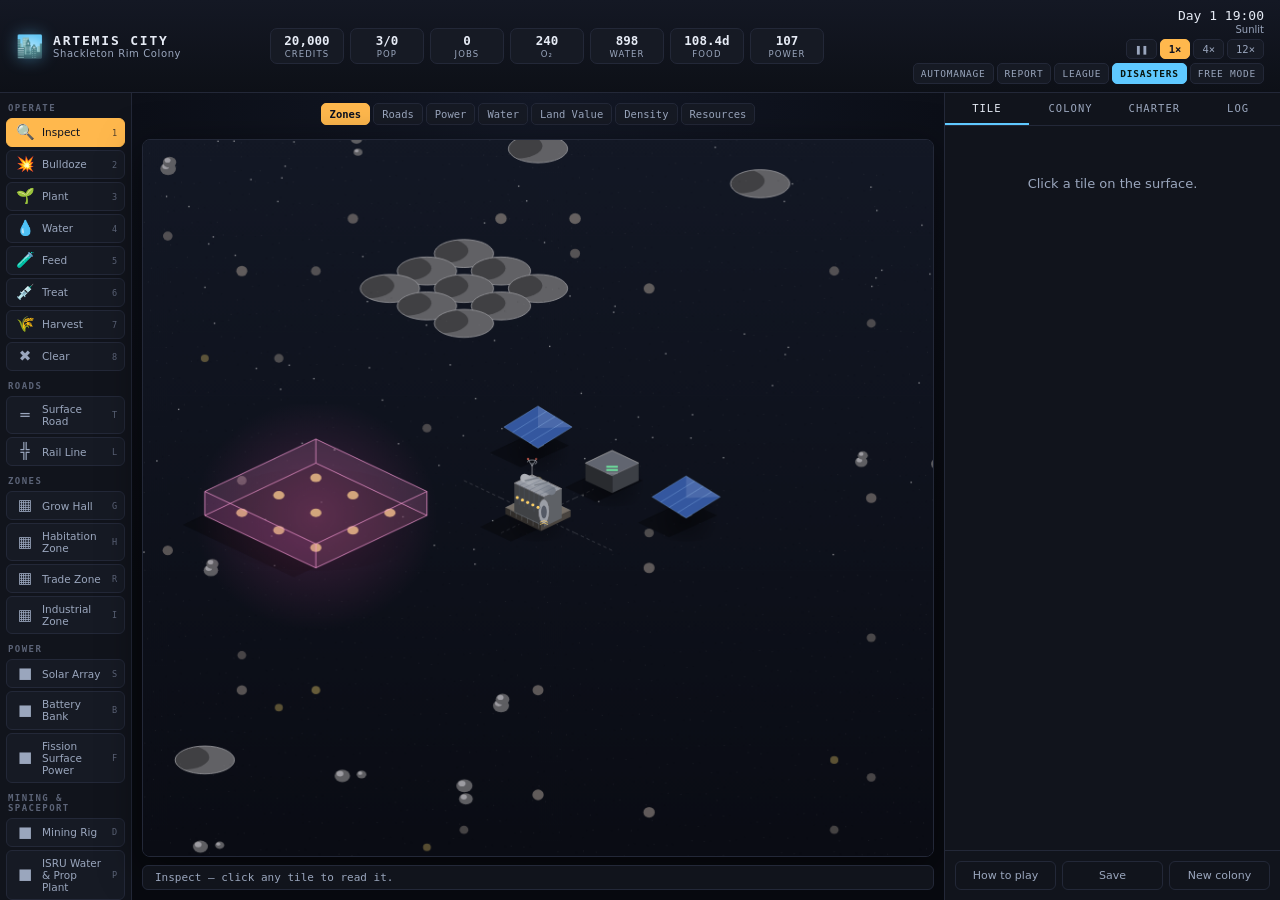
==== city/index.html @ deab286a "Add Artemis City, a SimCity2000-style lunar colony builder Zoning-driven RCI growth, mining/ISRU/spa" ====
<!doctype html>
<html lang="en">
<head>
<meta charset="utf-8">
<meta name="viewport" content="width=device-width, initial-scale=1">
<title>Artemis City — Shackleton Rim Colony</title>
<meta name="description" content="A lunar city-building sim in the spirit of SimCity 2000: zone a colony on the rim of Shackleton crater, mine the permanently shadowed floor below for ice, and launch rockets home.">
<link rel="icon" href="data:image/svg+xml,<svg xmlns='http://www.w3.org/2000/svg' viewBox='0 0 32 32'><text y='26' font-size='26'>🏙️</text></svg>">
<link rel="stylesheet" href="style.css">
</head>
<body>

<header class="hud">
  <div class="brand">
    <span class="mark">🏙️</span>
    <div>
      <strong>ARTEMIS CITY</strong>
      <small>Shackleton Rim Colony</small>
    </div>
  </div>
  <div class="chips" id="chips"></div>
  <div class="clockbox">
    <div class="clock"><span id="dayN">Day 1</span> <span id="clockT">06:00</span></div>
    <div class="phase" id="phase">—</div>
    <div class="speeds">
      <button data-speed="0" class="sp">❚❚</button>
      <button data-speed="1" class="sp on">1×</button>
      <button data-speed="4" class="sp">4×</button>
      <button data-speed="12" class="sp">12×</button>
    </div>
    <div class="modes">
      <button id="btnAuto" class="mode" title="Let a colony director build and manage growth on its own">Automanage</button>
      <button id="btnReport" class="mode" title="Telemetry report">Report</button>
      <button id="btnLeague" class="mode" title="Scores from past runs">League</button>
      <button id="btnDisasters" class="mode on" title="Toggle the disaster deck on or off">Disasters</button>
      <button id="btnSandbox" class="mode" title="Build anything at no cost">Free Mode</button>
    </div>
  </div>
</header>

<main>
  <nav class="palette">
    <div class="palgroup">
      <h4>Operate</h4>
      <div class="tools" id="opTools"></div>
    </div>
    <div class="palgroup">
      <h4>Roads</h4>
      <div class="tools" id="roadsTools"></div>
    </div>
    <div class="palgroup">
      <h4>Zones</h4>
      <div class="tools" id="zonesTools"></div>
    </div>
    <div class="palgroup">
      <h4>Power</h4>
      <div class="tools" id="powerTools"></div>
    </div>
    <div class="palgroup">
      <h4>Mining &amp; Spaceport</h4>
      <div class="tools" id="miningTools"></div>
    </div>
  </nav>

  <section class="stage">
    <div class="seg" id="viewBar">
      <button data-view="zones" class="on">Zones</button>
      <button data-view="roads">Roads</button>
      <button data-view="power">Power</button>
      <button data-view="water">Water</button>
      <button data-view="value">Land Value</button>
      <button data-view="density">Density</button>
      <button data-view="resources">Resources</button>
    </div>
    <canvas id="cv"></canvas>
    <div class="statusbar"><span id="toolHint">Inspect — click any tile to read it.</span><span id="viewLegend"></span></div>
  </section>

  <aside class="panel">
    <nav class="tabs">
      <button class="tab on" data-tab="info">Tile</button>
      <button class="tab" data-tab="colony">Colony</button>
      <button class="tab" data-tab="goals">Charter</button>
      <button class="tab" data-tab="log">Log</button>
    </nav>
    <div class="tabpane on" id="pane-info">
      <div id="tileDetail" class="empty">Click a tile on the surface.</div>
      <div class="actions" id="tileActions"></div>
    </div>
    <div class="tabpane" id="pane-colony"></div>
    <div class="tabpane" id="pane-goals"></div>
    <div class="tabpane" id="pane-log"></div>
    <footer class="panelfoot">
      <button id="btnHelp" class="ghost">How to play</button>
      <button id="btnSave" class="ghost">Save</button>
      <button id="btnReset" class="ghost danger">New colony</button>
    </footer>
  </aside>
</main>

<div class="modal" id="mPlant" hidden>
  <div class="sheet wide">
    <button class="xclose" data-close>&times;</button>
    <h2>Seed stock</h2>
    <p class="lede" id="plantLede">Choose what goes in the hall.</p>
    <div class="croplist" id="cropList"></div>
    <div class="sheetfoot"><button class="ghost" data-close>Cancel</button></div>
  </div>
</div>

<div class="modal" id="mEvent" hidden>
  <div class="sheet">
    <div class="eyebrow">Colony alert</div>
    <h2 id="evTitle"></h2>
    <p id="evText"></p>
    <div class="choices" id="evChoices"></div>
  </div>
</div>

<div class="modal" id="mHelp" hidden>
  <div class="sheet wide scroll">
    <button class="xclose" data-close>&times;</button>
    <h2>How to play</h2>

    <h3>The short version</h3>
    <p>You are founding a lunar city on the rim of Shackleton crater — near-constant sun for
      the array field, and the permanently shadowed floor below holding the water ice the
      whole Artemis program is chasing. Zone ground for people to live and work in, run roads
      to keep it serviced, and the city grows itself: you are not placing finished buildings,
      you are setting the conditions for density to rise on its own.</p>

    <h3>Zoning, not building</h3>
    <p>Drag out <strong>Habitation</strong>, <strong>Trade</strong> or <strong>Industrial</strong>
      zoning over open ground. Each tile inside develops independently, advancing through five
      stages of density as long as it is serviced by a road reaching the Command Module, demand
      for that zone type is positive, and the land value underneath it — terrain, hazard
      proximity, closeness to a grow hall — supports it. Losing the road connection for too long
      costs a tile its density, the same way real neglect would.</p>

    <h3>The three zones chase each other</h3>
    <p>Habitation wants jobs to outrun population. Trade and Industry each want population to
      outrun their own capacity. Zone only housing and nobody has anywhere to work; zone only
      industry and nobody is there to staff it. A city that grows evenly needs all three.</p>

    <h3>Agriculture is not a zone</h3>
    <p>The <strong>Grow Hall</strong> tool works exactly like Lunar Farm: drag out a hall, plant
      one crop across the whole footprint, tend it, harvest it. It is the one building that
      feeds the colony directly rather than developing on its own — the same closed-loop
      farming this city grew out of.</p>

    <h3>Mining and the launch pad</h3>
    <p>The survey has already found regolith, ice and helium-3 out there — the Tile panel shows
      what is under your cursor. A <strong>Mining Rig</strong> only sits on surveyed ground and
      draws from whatever is there; an <strong>ISRU plant</strong> cracks water out of stockpiled
      ice. Once you have a yard worth shipping, raise the <strong>Launch Pad</strong> and launch:
      it loads helium-3 first, then regolith, then any real food surplus, and converts the
      payload to credits on a cooldown — a rocket to Earth, same as the real cadence.</p>

    <h3>The three switches</h3>
    <p><strong>Free Mode</strong> waives every cost, for experimenting with layouts.
      <strong>Disasters</strong> toggles the random-event deck — solar flares, micrometeorite
      strikes, moonquakes and the rest — off entirely if you would rather build without them.
      <strong>Automanage</strong> hands the colony to a director that builds and grows it for you.</p>

    <h3>Credits</h3>
    <p>An original game, in the spirit of Maxis' <em>SimCity 2000</em> (1993) but sharing no
      code or art with it — the simulation, rendering and every number here are written from
      scratch. It continues directly from Lunar Farm: the crop roster, soil-conditioning
      mechanic and closed-loop life support are the same, just one zone among several now.</p>

    <div class="sheetfoot"><button class="ghost" data-close>Close</button></div>
  </div>
</div>

<div class="modal" id="mOver" hidden>
  <div class="sheet">
    <div class="eyebrow">Run ended</div>
    <h2 id="overTitle">The colony failed</h2>
    <p id="overText"></p>
    <div id="overStats" class="statgrid"></div>
    <div class="sheetfoot">
      <button class="ghost" id="overLeague">File to the league</button>
      <button class="primary" id="overRestart">Start again</button>
    </div>
  </div>
</div>

<div class="modal" id="mReport" hidden>
  <div class="sheet report scroll">
    <button class="xclose" data-close>&times;</button>
    <div id="reportBody"></div>
    <div class="sheetfoot"><button class="ghost" data-close>Close</button></div>
  </div>
</div>

<div class="modal" id="mLeague" hidden>
  <div class="sheet report scroll">
    <button class="xclose" data-close>&times;</button>
    <div id="leagueBody"></div>
    <div class="sheetfoot"><button class="ghost" data-close>Close</button></div>
  </div>
</div>

<div class="toast" id="toast" hidden></div>
<div class="dtip" id="dtip" hidden></div>

<script src="js/data.js"></script>
<script src="js/grid.js"></script>
<script src="js/zones.js"></script>
<script src="js/sim.js"></script>
<script src="js/autopilot.js"></script>
<script src="js/render.js"></script>
<script src="js/dashboard.js"></script>
<script src="js/league.js"></script>
<script src="js/ui.js"></script>
</body>
</html>
---- city/style.css ----
:root{
  --bg:#080a10;
  --panel:#11141c;
  --panel-2:#161a24;
  --line:#232838;
  --ink:#e6ebf5;
  --ink-soft:#9aa6bd;
  --ink-faint:#5c6478;
  --accent:#5fc9ff;
  --accent-2:#ffb84d;
  --led:#ff5fbd;
  --warn:#ffc46b;
  --bad:#ff7a68;
  --mono:ui-monospace,SFMono-Regular,Menlo,Consolas,monospace;
  --sans:system-ui,-apple-system,"Segoe UI",Roboto,Helvetica,Arial,sans-serif;
}
*{box-sizing:border-box}
html,body{height:100%}
body{
  margin:0;background:var(--bg);color:var(--ink);font-family:var(--sans);
  display:flex;flex-direction:column;overflow:hidden;
}

/* ---------- HUD ---------- */
.hud{
  display:flex;align-items:center;gap:18px;padding:8px 16px;
  background:linear-gradient(180deg,#141824,#0d1017);
  border-bottom:1px solid var(--line);flex:0 0 auto;
}
.brand{display:flex;align-items:center;gap:10px;flex:0 0 auto}
.brand .mark{font-size:22px;filter:drop-shadow(0 0 8px rgba(95,201,255,.4))}
.brand strong{display:block;font-size:13px;letter-spacing:.14em;font-family:var(--mono)}
.brand small{display:block;font-size:10px;color:var(--ink-soft);letter-spacing:.06em}

.chips{display:flex;gap:6px;flex:1 1 auto;flex-wrap:wrap;justify-content:center}
.chip{
  display:flex;flex-direction:column;align-items:center;justify-content:center;
  min-width:74px;padding:4px 9px;border-radius:7px;
  background:var(--panel-2);border:1px solid var(--line);
}
.chip b{font-family:var(--mono);font-size:12.5px;line-height:1.25}
.chip span{font-size:8.5px;letter-spacing:.13em;color:var(--ink-soft);text-transform:uppercase}
.chip.warn b{color:var(--warn)} .chip.bad b{color:var(--bad)} .chip.good b{color:var(--accent)}

.clockbox{flex:0 0 auto;text-align:right}
.clock{font-family:var(--mono);font-size:13px}
.phase{font-size:10px;color:var(--ink-soft);margin:1px 0 4px}
.speeds{display:flex;gap:3px;justify-content:flex-end}
.sp{
  font-family:var(--mono);font-size:10.5px;padding:3px 8px;cursor:pointer;
  background:var(--panel-2);color:var(--ink-soft);border:1px solid var(--line);border-radius:5px;
}
.sp.on{background:var(--accent-2);color:#0b1020;border-color:var(--accent-2);font-weight:700}

.modes{display:flex;gap:3px;justify-content:flex-end;margin-top:4px}
.mode{
  font-size:9.5px;letter-spacing:.08em;text-transform:uppercase;padding:4px 7px;cursor:pointer;
  background:var(--panel-2);color:var(--ink-soft);border:1px solid var(--line);border-radius:5px;
  font-family:var(--mono);
}
.mode:hover{color:var(--ink);border-color:var(--ink-soft)}
.mode.on{background:var(--accent);border-color:var(--accent);color:#08160e;font-weight:700}

/* ---------- report dashboard ---------- */
.sheet.report{max-width:1000px}
.dempty{color:var(--ink-soft);font-size:13px;padding:40px;text-align:center}
.dhead{display:flex;align-items:flex-start;justify-content:space-between;gap:16px;margin-bottom:16px}
.dhead h2{margin:2px 0 4px;font-size:21px}
.deyebrow{
  font-family:var(--mono);font-size:9.5px;letter-spacing:.18em;text-transform:uppercase;
  color:var(--warn);
}
.dto{font-family:var(--mono);font-size:11px;color:var(--ink-soft)}
.daud{
  flex:0 0 auto;font-size:11.5px;padding:8px 12px;border-radius:6px;cursor:pointer;
  background:transparent;border:1px solid var(--accent-2);color:var(--accent-2);
}
.daud:hover{background:var(--accent-2);color:#0b1020}

.dstats{display:grid;grid-template-columns:repeat(4,1fr);gap:8px;margin-bottom:14px}
.dstat{background:var(--panel-2);border:1px solid var(--line);border-radius:7px;padding:9px 11px}
.dstat b{display:block;font-family:var(--mono);font-size:19px;line-height:1.2}
.dstat span{font-size:9px;letter-spacing:.13em;text-transform:uppercase;color:var(--ink-soft)}

.dnarr{
  border-left:2px solid var(--accent-2);padding:2px 0 2px 14px;margin-bottom:18px;
}
.dnarr p{font-size:13px;line-height:1.7;color:var(--ink-soft);margin:0 0 9px}
.dnarr p:last-child{margin-bottom:0}

.dgridhead{
  display:flex;justify-content:space-between;align-items:center;
  font-family:var(--mono);font-size:10px;color:var(--ink-faint);
  letter-spacing:.1em;text-transform:uppercase;margin-bottom:8px;
}
.dkey{display:flex;align-items:center;gap:6px}
.dnight{display:inline-block;width:16px;height:9px;background:rgba(120,150,210,0.18);border-radius:2px}

.dgrid{display:grid;grid-template-columns:repeat(auto-fit,minmax(238px,1fr));gap:12px}
.dpanel{margin:0;background:var(--panel-2);border:1px solid var(--line);border-radius:8px;padding:9px 10px 7px}
.dpanel figcaption{display:flex;justify-content:space-between;align-items:baseline;gap:8px;margin-bottom:2px}
.dtitle{font-size:11px;color:var(--ink-soft)}
.dnow{font-family:var(--mono);font-size:14px;font-weight:600}
.dnow em{font-style:normal;font-size:9.5px;color:var(--ink-faint)}
.dpanel svg{display:block;width:100%;height:78px;overflow:visible}
.dscale{
  display:flex;justify-content:space-between;font-family:var(--mono);
  font-size:8.5px;color:var(--ink-faint);margin-top:1px;
}
.dtip{
  position:fixed;z-index:80;pointer-events:none;
  background:var(--panel);border:1px solid var(--line);border-radius:6px;
  padding:6px 10px;font-size:11.5px;color:var(--ink);box-shadow:0 8px 24px rgba(0,0,0,.5);
}
.dtip[hidden]{display:none}
.dtip b{font-family:var(--mono)}
.dtipsun{display:block;font-size:9.5px;color:var(--ink-faint);margin-top:2px}

@media (max-width:700px){
  .dstats{grid-template-columns:repeat(2,1fr)}
  .dhead{flex-direction:column}
}

/* ---------- layout ---------- */
main{flex:1 1 auto;display:flex;min-height:0}
.stage{
  flex:1 1 auto;display:flex;flex-direction:column;align-items:center;justify-content:center;
  padding:10px;min-width:0;gap:8px;background:radial-gradient(circle at 50% 0%,#131826,#080a10 70%);
}
#cv{
  max-width:100%;max-height:calc(100% - 30px);min-height:0;
  border-radius:8px;border:1px solid var(--line);cursor:crosshair;
  box-shadow:0 10px 40px rgba(0,0,0,.5);
  /* the canvas handles its own panning and pinching, so the browser must not
     also scroll or double-tap-zoom the page out from under it */
  touch-action:none;
  -webkit-user-select:none;user-select:none;
  -webkit-tap-highlight-color:transparent;
}
.statusbar{
  flex:0 0 auto;width:100%;max-width:100%;padding:5px 12px;border-radius:6px;
  background:var(--panel);border:1px solid var(--line);
  font-family:var(--mono);font-size:11px;color:var(--ink-soft);
  white-space:nowrap;overflow:hidden;text-overflow:ellipsis;
  display:flex;justify-content:space-between;gap:12px;
}
#viewLegend{color:var(--accent);flex:0 0 auto}
#viewBar{flex:0 0 auto;margin-bottom:6px;flex-wrap:wrap}

/* ---------- tool palette ---------- */
.palette{
  flex:0 0 132px;display:flex;flex-direction:column;gap:2px;min-height:0;overflow-y:auto;
  padding:8px 6px;background:var(--panel);border-right:1px solid var(--line);
}
.palgroup h4{
  margin:8px 2px 5px;font-family:var(--mono);font-size:9px;letter-spacing:.16em;
  text-transform:uppercase;color:var(--ink-faint);font-weight:600;
}
.palgroup:first-child h4{margin-top:2px}
.tools{display:flex;flex-direction:column;gap:3px}
.tool{
  display:grid;grid-template-columns:22px 1fr auto;align-items:center;gap:6px;
  padding:6px 7px;border-radius:6px;cursor:pointer;text-align:left;
  background:var(--panel-2);border:1px solid var(--line);color:var(--ink-soft);
}
.tool:hover{border-color:var(--ink-soft);color:var(--ink)}
.tool.on{background:var(--accent-2);border-color:var(--accent-2);color:#0b1020}
.tool.on .k,.tool.on .c{color:rgba(11,16,32,.7)}
.tool .g{font-size:15px;text-align:center;line-height:1}
.tool .n{font-size:10.5px;line-height:1.15}
.tool .k{font-family:var(--mono);font-size:8.5px;color:var(--ink-faint)}
.tool .c{
  grid-column:2/-1;font-family:var(--mono);font-size:8.5px;color:var(--accent);
  margin-top:1px;
}
.tool.danger.on{background:var(--bad);border-color:var(--bad);color:#170807}

.panel{
  flex:0 0 336px;display:flex;flex-direction:column;min-height:0;
  background:var(--panel);border-left:1px solid var(--line);
}
.tabs{display:flex;border-bottom:1px solid var(--line);flex:0 0 auto}
.tab{
  flex:1;padding:9px 4px;font-size:10.5px;letter-spacing:.1em;text-transform:uppercase;
  background:none;border:none;border-bottom:2px solid transparent;color:var(--ink-soft);
  cursor:pointer;font-family:var(--mono);
}
.tab.on{color:var(--ink);border-bottom-color:var(--accent)}
.tabpane{display:none;flex:1 1 auto;overflow-y:auto;padding:14px}
.tabpane.on{display:block}

.panelfoot{
  flex:0 0 auto;display:flex;gap:6px;padding:10px;border-top:1px solid var(--line);
}

/* ---------- panel content ---------- */
h3.sec{
  font-size:10px;letter-spacing:.14em;text-transform:uppercase;color:var(--ink-soft);
  margin:16px 0 8px;font-family:var(--mono);font-weight:600;
}
h3.sec:first-child{margin-top:0}

.empty{color:var(--ink-soft);font-size:13px;text-align:center;padding:34px 12px;line-height:1.6}

.baytitle{display:flex;align-items:baseline;justify-content:space-between;gap:8px;margin-bottom:2px}
.baytitle h2{margin:0;font-size:17px}
.baytitle .num{font-family:var(--mono);font-size:10px;color:var(--ink-soft)}
.cultivar{font-size:11.5px;color:var(--ink-soft);font-style:italic;margin:0 0 8px}
.note{font-size:11.5px;line-height:1.55;color:var(--ink-soft);margin:10px 0 0;
  padding:9px 10px;background:var(--panel-2);border-left:2px solid var(--accent-2);border-radius:0 5px 5px 0}

.meter{margin:7px 0}
.meter .lab{display:flex;justify-content:space-between;font-size:10.5px;color:var(--ink-soft);margin-bottom:3px;font-family:var(--mono)}
.meter .track{height:6px;background:#1c2130;border-radius:3px;overflow:hidden}
.meter .fill{height:100%;border-radius:3px;transition:width .2s}

.actions{display:grid;grid-template-columns:1fr 1fr;gap:6px;margin-top:14px}
button{font-family:var(--sans)}
.act{
  padding:9px 6px;font-size:12px;border-radius:6px;cursor:pointer;
  background:var(--panel-2);border:1px solid var(--line);color:var(--ink);
}
.act:hover:not(:disabled){border-color:var(--accent-2);color:#fff}
.act:disabled{opacity:.34;cursor:not-allowed}
.act.primary{background:var(--accent);border-color:var(--accent);color:#08160e;font-weight:650}
.act.wide{grid-column:1/-1}
.ghost{
  flex:1;padding:7px;font-size:11px;border-radius:6px;cursor:pointer;
  background:transparent;border:1px solid var(--line);color:var(--ink-soft);
}
.ghost:hover{color:var(--ink);border-color:var(--ink-soft)}
.ghost.danger:hover{color:var(--bad);border-color:var(--bad)}
.primary{
  padding:9px 18px;border-radius:6px;cursor:pointer;font-size:13px;font-weight:650;
  background:var(--accent);border:1px solid var(--accent);color:#08160e;
}

.rows{font-size:12px}
.row{display:flex;justify-content:space-between;gap:10px;padding:5px 0;border-bottom:1px solid var(--line)}
.row:last-child{border-bottom:none}
.row .k{color:var(--ink-soft)}
.row .v{font-family:var(--mono)}
.row .v.good{color:var(--accent)} .row .v.warn{color:var(--warn)} .row .v.bad{color:var(--bad)}

.ctrl{display:flex;align-items:center;gap:6px;margin:8px 0}
.ctrl label{font-size:11.5px;color:var(--ink-soft);flex:1}
.ctrl input[type=range]{flex:1;accent-color:var(--accent-2)}
.seg{display:flex;gap:3px}
.seg button{
  font-family:var(--mono);font-size:10.5px;padding:4px 8px;cursor:pointer;border-radius:5px;
  background:var(--panel-2);border:1px solid var(--line);color:var(--ink-soft);
}
.seg button.on{background:var(--accent-2);border-color:var(--accent-2);color:#0b1020;font-weight:700}

.item{
  padding:9px 10px;border:1px solid var(--line);border-radius:7px;margin-bottom:7px;
  background:var(--panel-2);
}
.item h4{margin:0 0 3px;font-size:12.5px;display:flex;justify-content:space-between;gap:8px;align-items:baseline}
.item h4 .cost{font-family:var(--mono);font-size:11px;color:var(--accent)}
.item p{margin:0 0 7px;font-size:11px;line-height:1.5;color:var(--ink-soft)}
.item button{
  width:100%;padding:6px;font-size:11.5px;border-radius:5px;cursor:pointer;
  background:transparent;border:1px solid var(--accent-2);color:var(--accent-2);
}
.item button:disabled{opacity:.35;cursor:not-allowed;border-color:var(--line);color:var(--ink-soft)}
.item .owned{font-family:var(--mono);font-size:10px;color:var(--ink-soft)}

.logline{font-size:11.5px;line-height:1.5;padding:6px 0;border-bottom:1px solid var(--line);color:var(--ink-soft)}
.logline b{color:var(--accent-2);font-family:var(--mono);font-size:10px;margin-right:6px}

.goal{display:flex;gap:8px;align-items:flex-start;font-size:12px;padding:7px 0;border-bottom:1px solid var(--line);line-height:1.45}
.goal .tick{font-family:var(--mono);color:var(--ink-faint)}
.goal.done{color:var(--accent)} .goal.done .tick{color:var(--accent)}

/* ---------- modals ---------- */
.modal{
  position:fixed;inset:0;background:rgba(4,6,11,.82);backdrop-filter:blur(3px);
  display:flex;align-items:center;justify-content:center;padding:24px;z-index:40;
}
.modal[hidden]{display:none}
.sheet{
  background:var(--panel);border:1px solid var(--line);border-radius:12px;
  padding:22px;max-width:460px;width:100%;box-shadow:0 24px 60px rgba(0,0,0,.6);
}
.sheet.wide{max-width:760px}
.sheet.scroll{max-height:84vh;overflow-y:auto}
.sheet h2{margin:0 0 6px;font-size:20px}
.sheet h3{margin:18px 0 6px;font-size:13px;color:var(--accent-2)}
.sheet p,.sheet li{font-size:13px;line-height:1.65;color:var(--ink-soft);margin:0 0 8px}
.sheet ul{margin:0 0 8px;padding-left:18px}
.sheet .lede{margin-bottom:14px}
.eyebrow{font-family:var(--mono);font-size:10px;letter-spacing:.16em;text-transform:uppercase;color:var(--warn);margin-bottom:6px}
.sheetfoot{display:flex;justify-content:flex-end;gap:8px;margin-top:16px}

.choices{display:flex;flex-direction:column;gap:8px;margin-top:14px}
.choice{
  text-align:left;padding:11px 13px;border-radius:8px;cursor:pointer;
  background:var(--panel-2);border:1px solid var(--line);color:var(--ink);
}
.choice:hover{border-color:var(--accent-2)}
.choice b{display:block;font-size:13px;margin-bottom:2px}
.choice span{font-size:11px;color:var(--ink-soft)}

.croplist{display:grid;grid-template-columns:repeat(auto-fill,minmax(224px,1fr));gap:8px;max-height:60vh;overflow-y:auto}
.crop{
  text-align:left;padding:10px 11px;border-radius:8px;cursor:pointer;
  background:var(--panel-2);border:1px solid var(--line);color:var(--ink);
}
.crop:hover:not(:disabled){border-color:var(--accent)}
.crop:disabled{opacity:.4;cursor:not-allowed}
.crop .top{display:flex;justify-content:space-between;align-items:baseline;gap:6px}
.crop b{font-size:12.5px}
.crop .seed{font-family:var(--mono);font-size:10.5px;color:var(--accent)}
.crop .cv{font-size:10.5px;color:var(--ink-soft);font-style:italic}
.crop .stats{font-family:var(--mono);font-size:9.5px;color:var(--ink-soft);margin-top:5px;display:flex;gap:9px;flex-wrap:wrap}
.crop .dot{display:inline-block;width:8px;height:8px;border-radius:2px;margin-right:5px;vertical-align:baseline}

.statgrid{display:grid;grid-template-columns:1fr 1fr;gap:8px;margin-top:14px}
.statgrid div{background:var(--panel-2);border:1px solid var(--line);border-radius:7px;padding:9px}
.statgrid b{display:block;font-family:var(--mono);font-size:16px}
.statgrid span{font-size:9.5px;letter-spacing:.12em;text-transform:uppercase;color:var(--ink-soft)}

.toast{
  position:fixed;bottom:22px;left:50%;transform:translateX(-50%);
  background:var(--panel-2);border:1px solid var(--line);border-radius:8px;
  padding:10px 18px;font-size:12.5px;z-index:60;box-shadow:0 10px 30px rgba(0,0,0,.5);
}
.toast[hidden]{display:none}
.toast.bad{border-color:var(--bad);color:var(--bad)}

/* ---------- narrow screens ---------- */
/* ---------- touch and small screens ---------- */
@media (pointer:coarse){
  /* thumbs need bigger targets than a mouse does */
  .tool{padding:10px 9px}
  .tool .n{font-size:11.5px}
  .mode{padding:7px 10px;font-size:10.5px}
  .sp{padding:7px 12px;font-size:12px}
  .tab{padding:12px 4px;font-size:11px}
  .act{padding:12px 8px;font-size:13px}
  .ghost{padding:10px;font-size:12px}
  .xclose{width:38px;height:38px;font-size:24px}
  .crop{padding:13px 12px}
  .choice{padding:14px 15px}
  .statusbar{white-space:normal;font-size:11.5px}
}

@media (max-width:1180px){
  body{overflow:auto}
  main{flex-direction:column}
  .palette{
    flex:0 0 auto;width:100%;flex-direction:row;gap:12px;overflow-x:auto;
    border-right:none;border-bottom:1px solid var(--line);
  }
  .palgroup{flex:0 0 auto}
  .tools{flex-direction:row;flex-wrap:nowrap}
  .tool{grid-template-columns:auto;grid-auto-flow:row;justify-items:center;min-width:64px;gap:2px}
  .tool .k{display:none}
  .tool .c{grid-column:auto}
  .panel{flex:1 1 auto;border-left:none;border-top:1px solid var(--line);width:100%}
  .tabpane{max-height:none}
  .chips{justify-content:flex-start}
  .hud{flex-wrap:wrap}
  #cv{max-height:none}
}

/* ---------- league ---------- */
.lbtns{display:flex;gap:6px;flex-wrap:wrap;justify-content:flex-end}
.lfiled{
  display:flex;gap:18px;align-items:flex-start;margin-bottom:18px;padding:14px 16px;
  background:var(--panel-2);border:1px solid var(--line);border-radius:10px;
}
.lfscore{text-align:center;flex:0 0 auto;padding-right:18px;border-right:1px solid var(--line)}
.lfscore b{display:block;font-family:var(--mono);font-size:32px;color:var(--accent);line-height:1.1}
.lfscore span{font-size:9.5px;letter-spacing:.14em;text-transform:uppercase;color:var(--ink-soft)}
.lfbreak{flex:1 1 auto;display:grid;grid-template-columns:1fr 1fr;gap:2px 20px}
.lrow{display:flex;justify-content:space-between;gap:8px;font-size:11.5px;color:var(--ink-soft)}
.lrow .lv{margin-left:auto;font-family:var(--mono);color:var(--ink)}
.lrow .lp{font-family:var(--mono);color:var(--accent);min-width:52px;text-align:right}

.ltablewrap{overflow-x:auto;border:1px solid var(--line);border-radius:9px}
.ltable{border-collapse:collapse;width:100%;font-size:12px;min-width:660px}
.ltable th{
  text-align:left;font-family:var(--mono);font-size:9px;letter-spacing:.12em;text-transform:uppercase;
  color:var(--ink-faint);font-weight:600;padding:9px 10px;border-bottom:1px solid var(--line);
  background:var(--panel-2);position:sticky;top:0;
}
.ltable td{padding:8px 10px;border-bottom:1px solid var(--line);font-family:var(--mono)}
.ltable tr:last-child td{border-bottom:none}
.ltable .lscore{color:var(--accent);font-weight:700}
.ltable .ldim{color:var(--ink-faint)}
.ltable tr.lmine{background:rgba(110,231,160,.08)}
.ltable tr.lmine td:first-child{box-shadow:inset 2px 0 0 var(--accent)}
.lfoot{font-size:11.5px;color:var(--ink-faint);line-height:1.6;margin:12px 0 0}
@media (max-width:700px){ .lfbreak{grid-template-columns:1fr} }

/* ---------- modal close cross ---------- */
.sheet{position:relative}
.xclose{
  position:absolute;top:10px;right:12px;z-index:2;
  width:30px;height:30px;line-height:1;padding:0;cursor:pointer;
  font-size:21px;font-family:var(--sans);
  background:transparent;border:1px solid transparent;border-radius:7px;color:var(--ink-soft);
}
.xclose:hover{background:var(--panel-2);border-color:var(--line);color:var(--ink)}
.sheet h2{padding-right:34px}
.dhead{padding-right:34px}
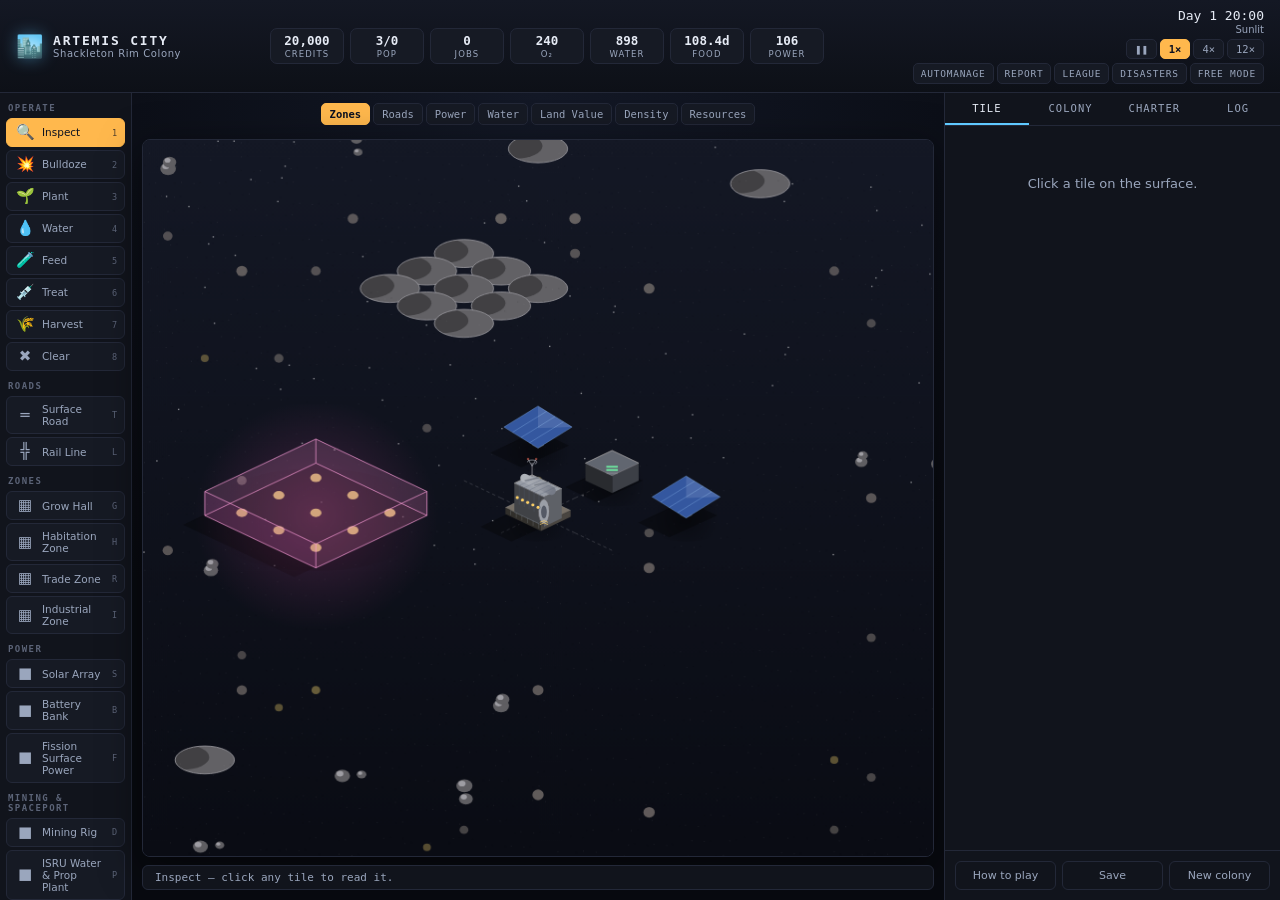
==== commit cc684a05: "Self-sufficiency goal, smarter Automanage, zone-building detail, Upgrades - Disasters off by default" ====
--- a/city/index.html
+++ b/city/index.html
@@ -32,7 +32,7 @@
       <button id="btnAuto" class="mode" title="Let a colony director build and manage growth on its own">Automanage</button>
       <button id="btnReport" class="mode" title="Telemetry report">Report</button>
       <button id="btnLeague" class="mode" title="Scores from past runs">League</button>
-      <button id="btnDisasters" class="mode on" title="Toggle the disaster deck on or off">Disasters</button>
+      <button id="btnDisasters" class="mode" title="Toggle the disaster deck on or off">Disasters</button>
       <button id="btnSandbox" class="mode" title="Build anything at no cost">Free Mode</button>
     </div>
   </div>
@@ -59,6 +59,10 @@
     <div class="palgroup">
       <h4>Mining &amp; Spaceport</h4>
       <div class="tools" id="miningTools"></div>
+    </div>
+    <div class="palgroup">
+      <h4>Upgrades</h4>
+      <div class="tools" id="upgradesTools"></div>
     </div>
   </nav>
 
@@ -156,10 +160,25 @@
       it loads helium-3 first, then regolith, then any real food surplus, and converts the
       payload to credits on a cooldown — a rocket to Earth, same as the real cadence.</p>
 
+    <h3>Going self-sufficient</h3>
+    <p>The Colony tab tracks a straight answer to "is this actually working": a day counts as
+      self-sufficient when the grid held without browning out, the larder has more than five
+      days of food ahead of it, and the zoned districts brought in more than they cost to run.
+      Hold that for ten straight days and the charter records it. <strong>Automanage</strong>
+      chases the same goal once established — a colony whose books are trending backwards gets
+      its zoning and survey expansion throttled in favour of the mining/ISRU/launch economy that
+      actually pays for itself, rather than spending the founding stash down slower.</p>
+
+    <h3>Upgrades</h3>
+    <p>Colony-wide equipment, bought once rather than placed on a tile — dust shielding for the
+      arrays, a lighting retrofit for the grow halls, better water recovery, blast shielding
+      against flares and moonquakes, self-tending grow halls, and harder drill bits for every
+      mining rig already sunk. Free under Free Mode, same as everything else.</p>
+
     <h3>The three switches</h3>
     <p><strong>Free Mode</strong> waives every cost, for experimenting with layouts.
       <strong>Disasters</strong> toggles the random-event deck — solar flares, micrometeorite
-      strikes, moonquakes and the rest — off entirely if you would rather build without them.
+      strikes, moonquakes and the rest — off by default; flip it on for a harder run.
       <strong>Automanage</strong> hands the colony to a director that builds and grows it for you.</p>
 
     <h3>Credits</h3>
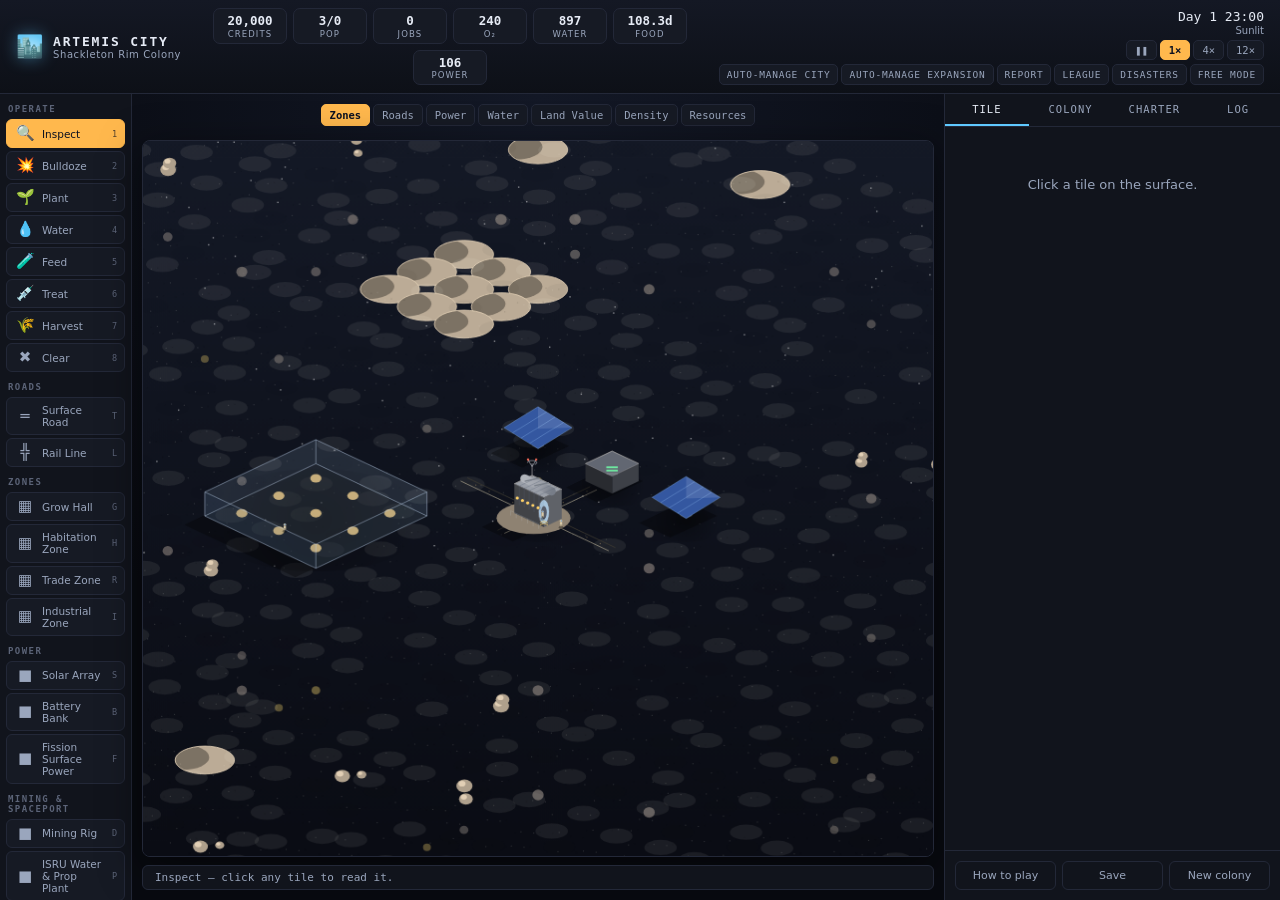
==== commit b4147d42: "Moon-reskin the visual language, split Automanage in two - Terrain: brighter warm-toned regolith, mo" ====
--- a/city/index.html
+++ b/city/index.html
@@ -29,7 +29,8 @@
       <button data-speed="12" class="sp">12×</button>
     </div>
     <div class="modes">
-      <button id="btnAuto" class="mode" title="Let a colony director build and manage growth on its own">Automanage</button>
+      <button id="btnAutoCity" class="mode" title="Let a director handle day-to-day operations: colony alerts, farming, power, roads and zoning">Auto-Manage City</button>
+      <button id="btnAutoExpand" class="mode" title="Let a director handle survey expansion and the mining/export economy">Auto-Manage Expansion</button>
       <button id="btnReport" class="mode" title="Telemetry report">Report</button>
       <button id="btnLeague" class="mode" title="Scores from past runs">League</button>
       <button id="btnDisasters" class="mode" title="Toggle the disaster deck on or off">Disasters</button>
@@ -164,10 +165,11 @@
     <p>The Colony tab tracks a straight answer to "is this actually working": a day counts as
       self-sufficient when the grid held without browning out, the larder has more than five
       days of food ahead of it, and the zoned districts brought in more than they cost to run.
-      Hold that for ten straight days and the charter records it. <strong>Automanage</strong>
-      chases the same goal once established — a colony whose books are trending backwards gets
-      its zoning and survey expansion throttled in favour of the mining/ISRU/launch economy that
-      actually pays for itself, rather than spending the founding stash down slower.</p>
+      Hold that for ten straight days and the charter records it. <strong>Auto-Manage City</strong>
+      and <strong>Auto-Manage Expansion</strong> both chase the same goal once established — each
+      throttles its own kind of growth (zoning for City, survey charter and the export economy
+      for Expansion) once the books are trending backwards, rather than spending the founding
+      stash down slower.</p>
 
     <h3>Upgrades</h3>
     <p>Colony-wide equipment, bought once rather than placed on a tile — dust shielding for the
@@ -175,11 +177,15 @@
       against flares and moonquakes, self-tending grow halls, and harder drill bits for every
       mining rig already sunk. Free under Free Mode, same as everything else.</p>
 
-    <h3>The three switches</h3>
+    <h3>The switches</h3>
     <p><strong>Free Mode</strong> waives every cost, for experimenting with layouts.
       <strong>Disasters</strong> toggles the random-event deck — solar flares, micrometeorite
       strikes, moonquakes and the rest — off by default; flip it on for a harder run.
-      <strong>Automanage</strong> hands the colony to a director that builds and grows it for you.</p>
+      <strong>Auto-Manage City</strong> hands day-to-day operations — colony alerts, farming,
+      power, roads, zoning — to a director. <strong>Auto-Manage Expansion</strong> hands it the
+      survey charter and the mining/ISRU/launch economy instead. The two are independent: run
+      either alone, both together for a fully hands-off colony, or neither for full manual
+      control.</p>
 
     <h3>Credits</h3>
     <p>An original game, in the spirit of Maxis' <em>SimCity 2000</em> (1993) but sharing no
@@ -228,6 +234,7 @@
 <script src="js/zones.js"></script>
 <script src="js/sim.js"></script>
 <script src="js/autopilot.js"></script>
+<script src="js/agents.js"></script>
 <script src="js/render.js"></script>
 <script src="js/dashboard.js"></script>
 <script src="js/league.js"></script>
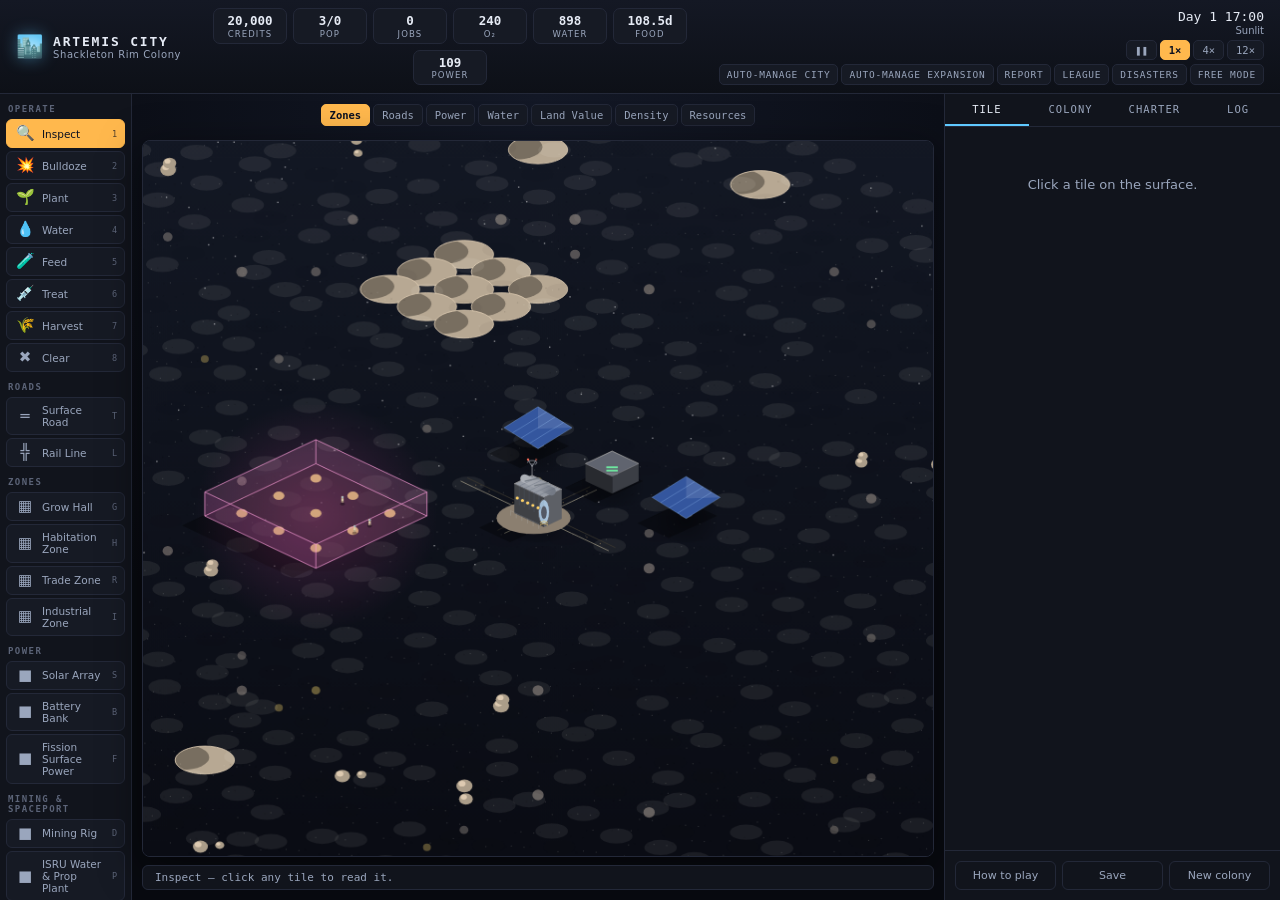
==== commit 876fad8c: "Add privacy-respecting visitor analytics tracking snippet" ====
--- a/city/index.html
+++ b/city/index.html
@@ -239,5 +239,6 @@
 <script src="js/dashboard.js"></script>
 <script src="js/league.js"></script>
 <script src="js/ui.js"></script>
+  <script defer src="https://visitor-analytics.astrobotany.workers.dev/a.js"></script>
 </body>
 </html>
